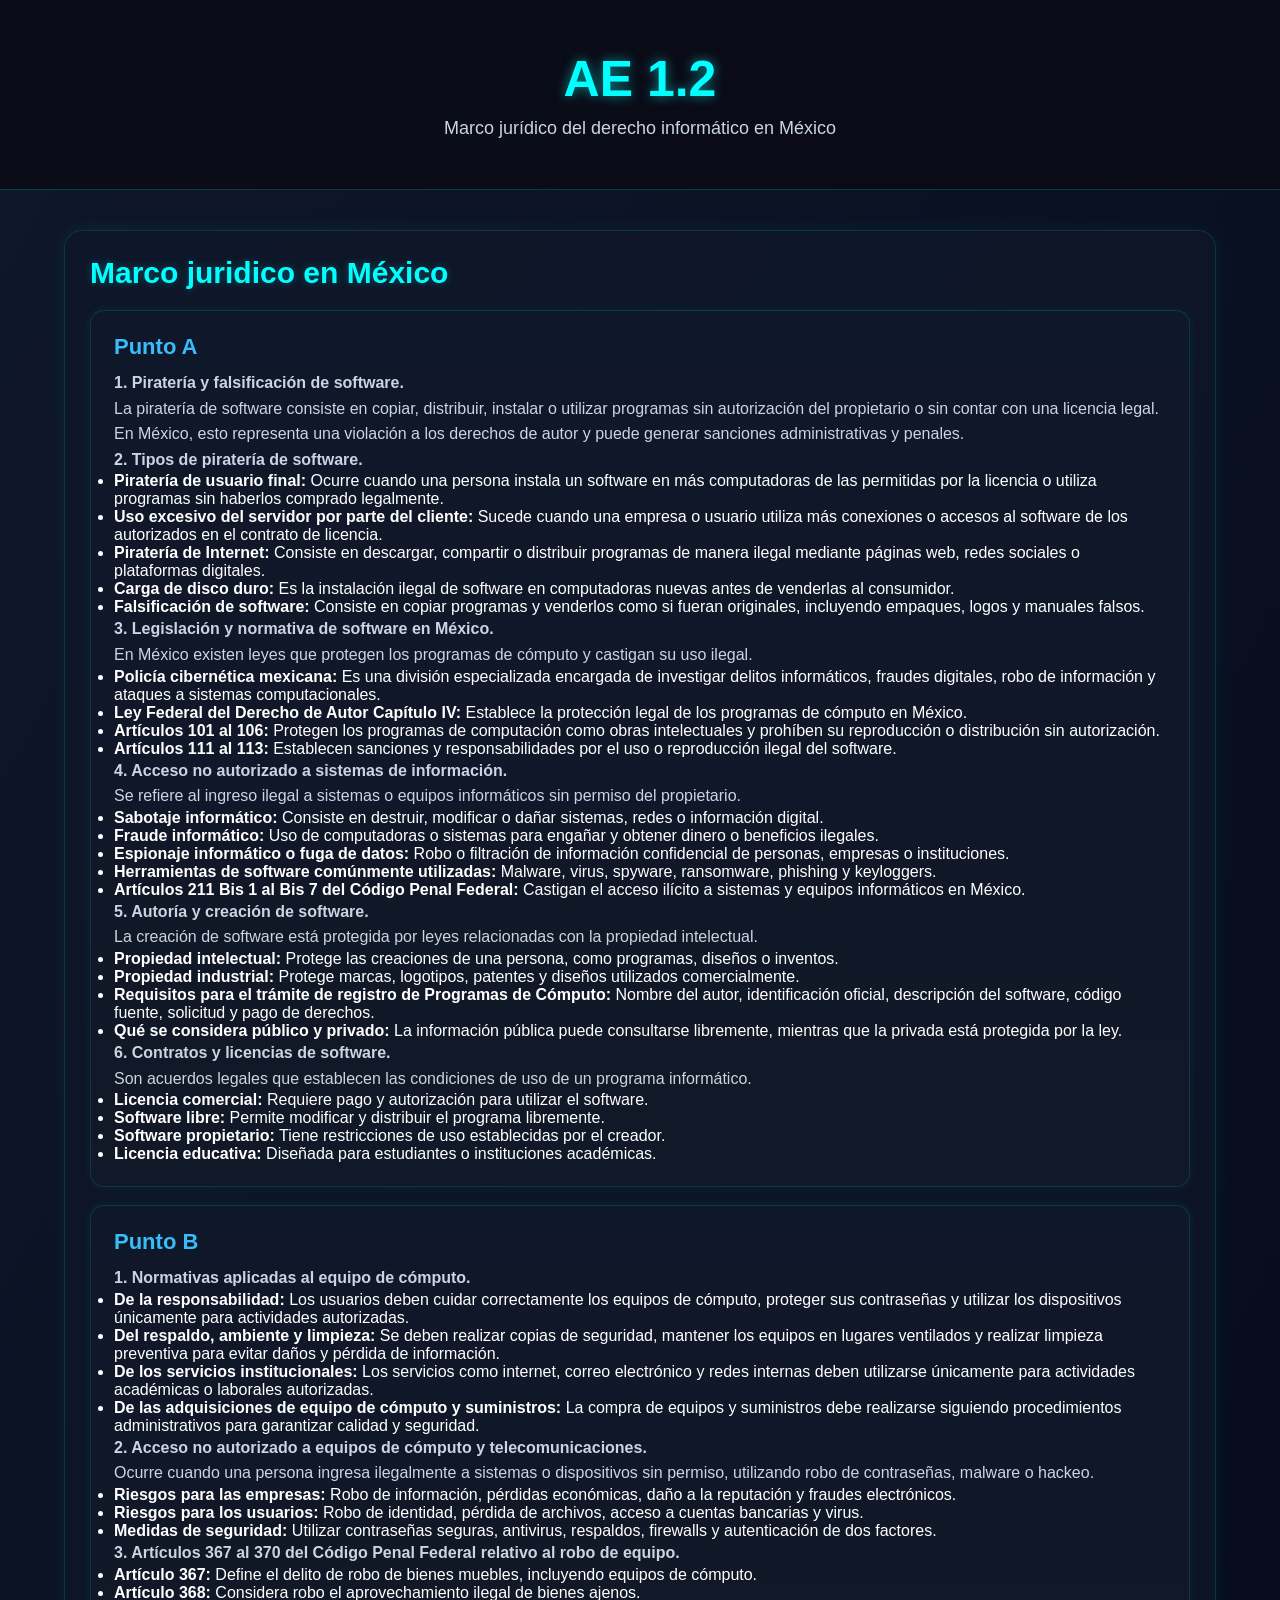
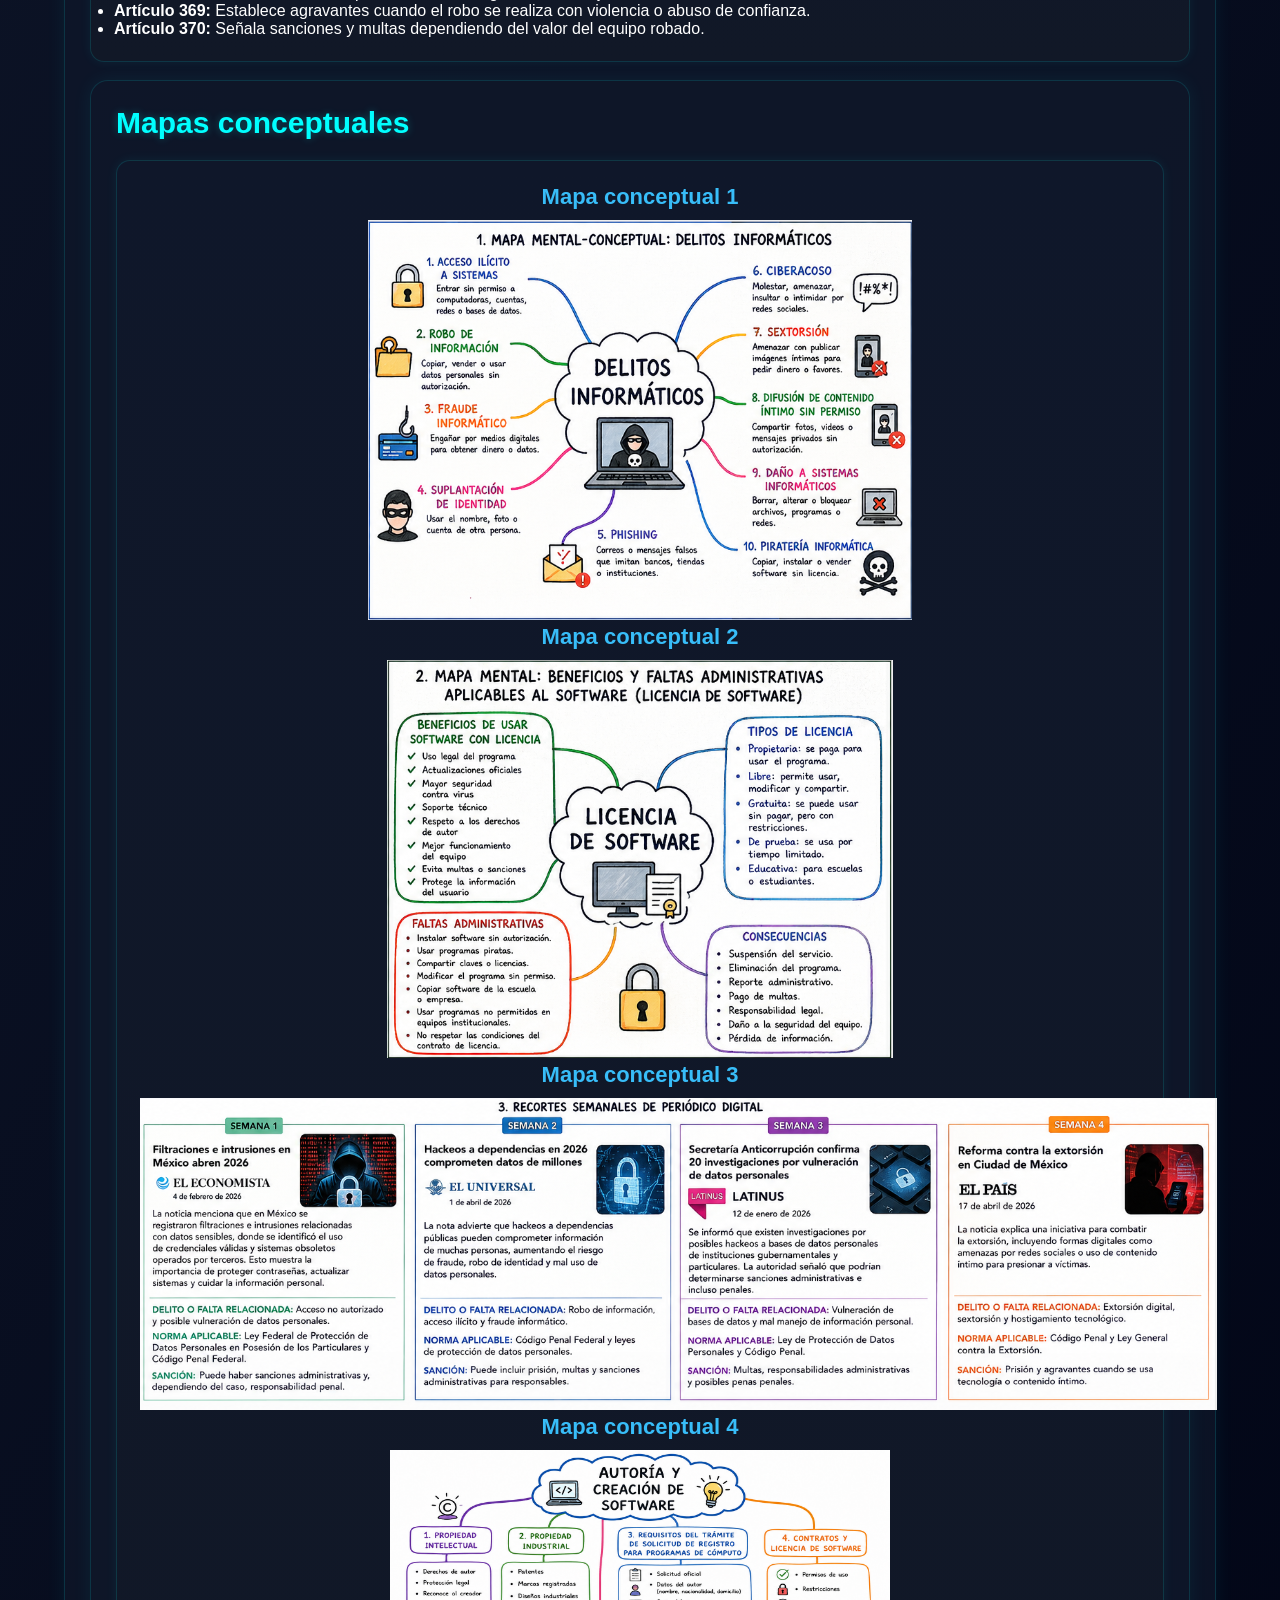
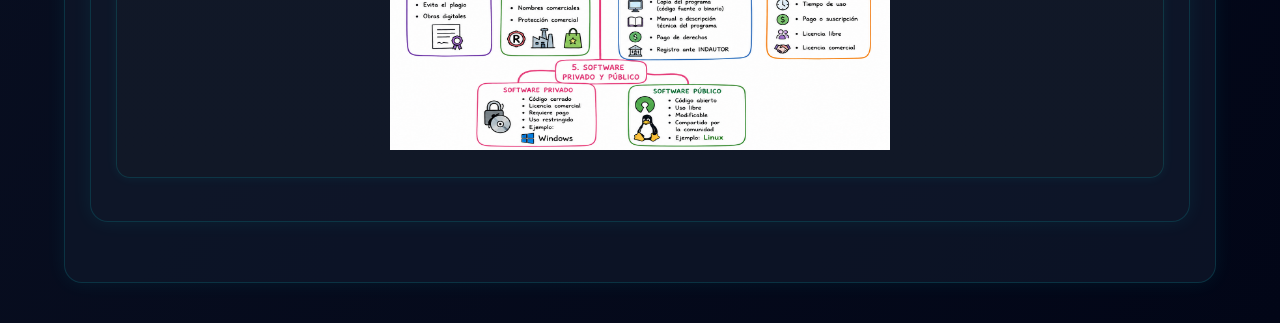
==== paginas/index3.html @ 732b5a77 "Add files via upload" ====
<!DOCTYPE html>
<html lang="es">
<head>
    <meta charset="UTF-8">
    <meta name="viewport" content="width=device-width, initial-scale=1.0">
    <title>AE 1.2 - Leyes Informáticas</title>
    <link rel="stylesheet" href="../css/styles2.css">
</head>
<body>

    <header class="encabezado">
        <h1>AE 1.2</h1>
        <p>Marco jurídico del derecho informático en México</p>
    </header>

    <main class="contenedor">
     
      

        <section class="bloque">
            <h2>Marco juridico en México</h2>

            <div class="tarjeta">
        <h3>Punto A</h3>
        <p><strong>1. Piratería y falsificación de software.</strong></p>
        <p>La piratería de software consiste en copiar, distribuir, instalar o utilizar programas sin autorización del propietario o sin contar con una licencia legal. En México, esto representa una violación a los derechos de autor y puede generar sanciones administrativas y penales.</p>

        <p><strong>2. Tipos de piratería de software.</strong></p>
         <ul>
        <li>
            <strong>Piratería de usuario final:</strong>
            Ocurre cuando una persona instala un software en más computadoras de las
            permitidas por la licencia o utiliza programas sin haberlos comprado legalmente.
        </li>

        <li>
            <strong>Uso excesivo del servidor por parte del cliente:</strong>
            Sucede cuando una empresa o usuario utiliza más conexiones o accesos al software
            de los autorizados en el contrato de licencia.
        </li>

        <li>
            <strong>Piratería de Internet:</strong>
            Consiste en descargar, compartir o distribuir programas de manera ilegal mediante
            páginas web, redes sociales o plataformas digitales.
        </li>

        <li>
            <strong>Carga de disco duro:</strong>
            Es la instalación ilegal de software en computadoras nuevas antes de venderlas
            al consumidor.
        </li>

        <li>
            <strong>Falsificación de software:</strong>
            Consiste en copiar programas y venderlos como si fueran originales, incluyendo
            empaques, logos y manuales falsos.
        </li>
    </ul>

    <p><strong>3. Legislación y normativa de software en México.</strong></p>
<p>
    En México existen leyes que protegen los programas de cómputo y castigan su uso ilegal.
</p>

<ul>
    <li>
        <strong>Policía cibernética mexicana:</strong>
        Es una división especializada encargada de investigar delitos informáticos,
        fraudes digitales, robo de información y ataques a sistemas computacionales.
    </li>

    <li>
        <strong>Ley Federal del Derecho de Autor Capítulo IV:</strong>
        Establece la protección legal de los programas de cómputo en México.
    </li>

    <li>
        <strong>Artículos 101 al 106:</strong>
        Protegen los programas de computación como obras intelectuales y prohíben
        su reproducción o distribución sin autorización.
    </li>

    <li>
        <strong>Artículos 111 al 113:</strong>
        Establecen sanciones y responsabilidades por el uso o reproducción ilegal
        del software.
    </li>
</ul>

<p><strong>4. Acceso no autorizado a sistemas de información.</strong></p>
<p>
    Se refiere al ingreso ilegal a sistemas o equipos informáticos sin permiso del propietario.
</p>

<ul>
    <li>
        <strong>Sabotaje informático:</strong>
        Consiste en destruir, modificar o dañar sistemas, redes o información digital.
    </li>

    <li>
        <strong>Fraude informático:</strong>
        Uso de computadoras o sistemas para engañar y obtener dinero o beneficios ilegales.
    </li>

    <li>
        <strong>Espionaje informático o fuga de datos:</strong>
        Robo o filtración de información confidencial de personas, empresas o instituciones.
    </li>

    <li>
        <strong>Herramientas de software comúnmente utilizadas:</strong>
        Malware, virus, spyware, ransomware, phishing y keyloggers.
    </li>

    <li>
        <strong>Artículos 211 Bis 1 al Bis 7 del Código Penal Federal:</strong>
        Castigan el acceso ilícito a sistemas y equipos informáticos en México.
    </li>
</ul>

<p><strong>5. Autoría y creación de software.</strong></p>
<p>
    La creación de software está protegida por leyes relacionadas con la propiedad intelectual.
</p>

<ul>
    <li>
        <strong>Propiedad intelectual:</strong>
        Protege las creaciones de una persona, como programas, diseños o inventos.
    </li>

    <li>
        <strong>Propiedad industrial:</strong>
        Protege marcas, logotipos, patentes y diseños utilizados comercialmente.
    </li>

    <li>
        <strong>Requisitos para el trámite de registro de Programas de Cómputo:</strong>
        Nombre del autor, identificación oficial, descripción del software,
        código fuente, solicitud y pago de derechos.
    </li>

    <li>
        <strong>Qué se considera público y privado:</strong>
        La información pública puede consultarse libremente, mientras que la privada
        está protegida por la ley.
    </li>
</ul>

<p><strong>6. Contratos y licencias de software.</strong></p>
<p>
    Son acuerdos legales que establecen las condiciones de uso de un programa informático.
</p>

<ul>
    <li>
        <strong>Licencia comercial:</strong>
        Requiere pago y autorización para utilizar el software.
    </li>

    <li>
        <strong>Software libre:</strong>
        Permite modificar y distribuir el programa libremente.
    </li>

    <li>
        <strong>Software propietario:</strong>
        Tiene restricciones de uso establecidas por el creador.
    </li>

    <li>
        <strong>Licencia educativa:</strong>
        Diseñada para estudiantes o instituciones académicas.
    </li>
</ul>
            </div>

            <div class="tarjeta">
                <h3>Punto B</h3>
              <p><strong>1. Normativas aplicadas al equipo de cómputo.</strong></p>

<ul>
    <li>
        <strong>De la responsabilidad:</strong>
        Los usuarios deben cuidar correctamente los equipos de cómputo, proteger sus
        contraseñas y utilizar los dispositivos únicamente para actividades autorizadas.
    </li>

    <li>
        <strong>Del respaldo, ambiente y limpieza:</strong>
        Se deben realizar copias de seguridad, mantener los equipos en lugares ventilados
        y realizar limpieza preventiva para evitar daños y pérdida de información.
    </li>

    <li>
        <strong>De los servicios institucionales:</strong>
        Los servicios como internet, correo electrónico y redes internas deben utilizarse
        únicamente para actividades académicas o laborales autorizadas.
    </li>

    <li>
        <strong>De las adquisiciones de equipo de cómputo y suministros:</strong>
        La compra de equipos y suministros debe realizarse siguiendo procedimientos
        administrativos para garantizar calidad y seguridad.
    </li>
</ul>

<p><strong>2. Acceso no autorizado a equipos de cómputo y telecomunicaciones.</strong></p>

<p>
    Ocurre cuando una persona ingresa ilegalmente a sistemas o dispositivos sin permiso,
    utilizando robo de contraseñas, malware o hackeo.
</p>

<ul>
    <li>
        <strong>Riesgos para las empresas:</strong>
        Robo de información, pérdidas económicas, daño a la reputación y fraudes electrónicos.
    </li>

    <li>
        <strong>Riesgos para los usuarios:</strong>
        Robo de identidad, pérdida de archivos, acceso a cuentas bancarias y virus.
    </li>

    <li>
        <strong>Medidas de seguridad:</strong>
        Utilizar contraseñas seguras, antivirus, respaldos, firewalls y autenticación
        de dos factores.
    </li>
</ul>

<p><strong>3. Artículos 367 al 370 del Código Penal Federal relativo al robo de equipo.</strong></p>

<ul>
    <li>
        <strong>Artículo 367:</strong>
        Define el delito de robo de bienes muebles, incluyendo equipos de cómputo.
    </li>

    <li>
        <strong>Artículo 368:</strong>
        Considera robo el aprovechamiento ilegal de bienes ajenos.
    </li>

    <li>
        <strong>Artículo 369:</strong>
        Establece agravantes cuando el robo se realiza con violencia o abuso de confianza.
    </li>

    <li>
        <strong>Artículo 370:</strong>
        Señala sanciones y multas dependiendo del valor del equipo robado.
    </li>
</ul>
            </div>

           
        <section class="bloque">
            <h2>Mapas conceptuales</h2>

            <div class="tarjeta">
              <center>  <h3>Mapa conceptual 1</h3>
                <img src="../img/3m.png"></center>

                   <center>  <h3>Mapa conceptual 2</h3>
                <img src="../img/1m.png"></center>

                   <center>  <h3>Mapa conceptual 3</h3>
                <img src="../img/2m.png"></center>

                    <center>  <h3>Mapa conceptual 4</h3>
                <img width="500px" height="300px" src="../img/mapamental.png"></center>

            </div>

       

    </main>

</body>
</html>
---- css/styles2.css ----
*{
    margin:0;
    padding:0;
    box-sizing:border-box;
    font-family:"Segoe UI", sans-serif;
}

body{
    background:linear-gradient(120deg,#0f172a,#020617);
    color:white;
    min-height:100vh;
}

.encabezado{
    text-align:center;
    padding:50px 20px;
    border-bottom:1px solid #00ffff33;
    background:rgba(10,10,20,0.8);
    backdrop-filter:blur(10px);
}

.encabezado h1{
    font-size:50px;
    color:#00ffff;
    text-shadow:0 0 12px #00ffff88;
    margin-bottom:10px;
}

.encabezado p{
    color:#cbd5e1;
    font-size:18px;
}

.contenedor{
    width:90%;
    max-width:1200px;
    margin:40px auto;
}

.bloque{
    margin-bottom:35px;
    padding:25px;
    background:rgba(15,23,42,0.75);
    border:1px solid #00ffff22;
    border-radius:18px;
    box-shadow:0 0 20px #00ffff11;
}

.bloque h2{
    color:#00ffff;
    margin-bottom:20px;
    font-size:30px;
    text-shadow:0 0 8px #00ffff44;
}

.tarjeta{
    background:linear-gradient(180deg,#0f172a,#111827);
    border:1px solid #00ffff22;
    border-radius:14px;
    padding: 23px;
    margin-bottom:18px;
    box-shadow:0 0 12px #00ffff11;
    transition:0.3s;
}

.tarjeta:hover{
    transform:translateY(-4px);
    border-color:#00ffff77;
    box-shadow:0 0 18px #00ffff44;
}

.tarjeta h3{
    color:#38bdf8;
    margin-bottom:10px;
    font-size:22px;
}

.tarjeta p{
    color:#cbd5e1;
    line-height:1.6;
    font-size:16px;
}

.boton-regreso{
    text-align:center;
    margin-top:30px;
    margin-bottom:40px;
}

.boton-regreso a{
    display:inline-block;
    text-decoration:none;
    color:#00ffff;
    border:1px solid #00ffff66;
    padding:12px 24px;
    border-radius:30px;
    transition:0.3s;
}

.boton-regreso a:hover{
    background:#00ffff;
    color:black;
    box-shadow:0 0 15px #00ffff;
}
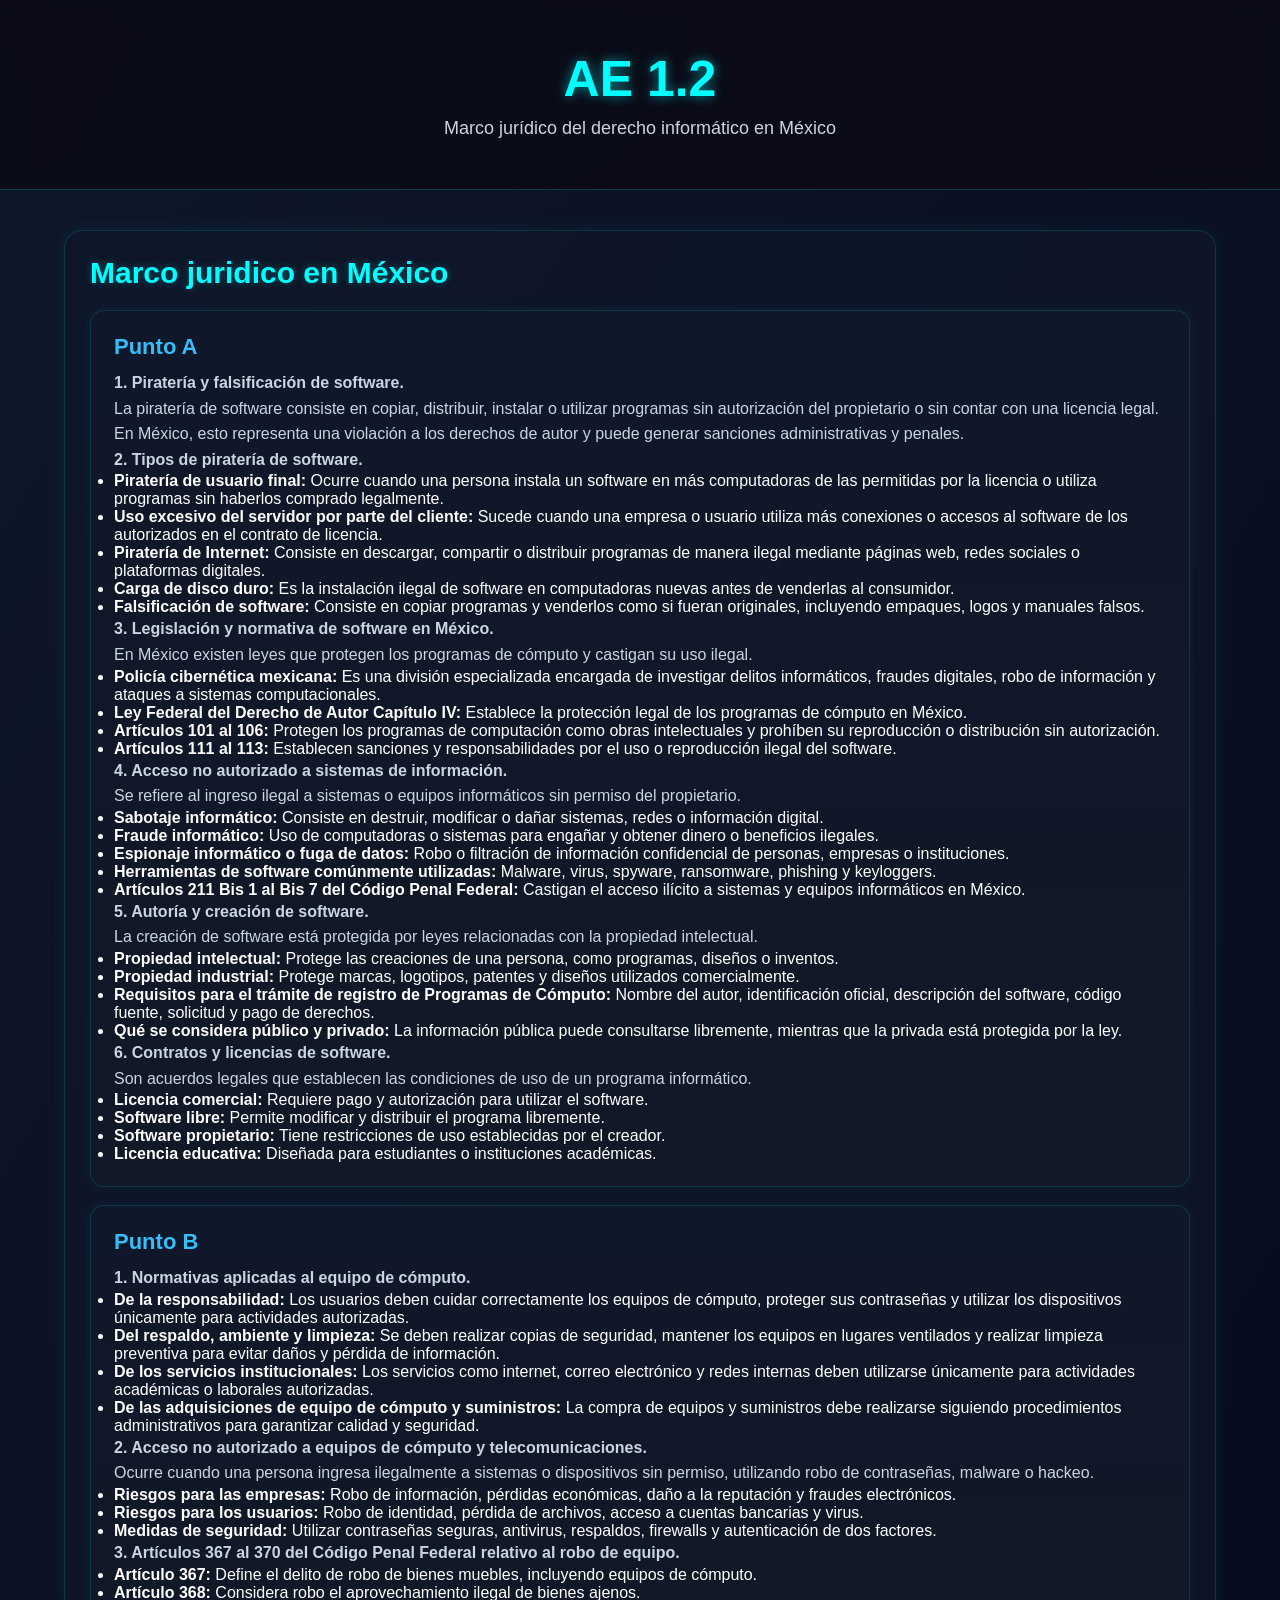
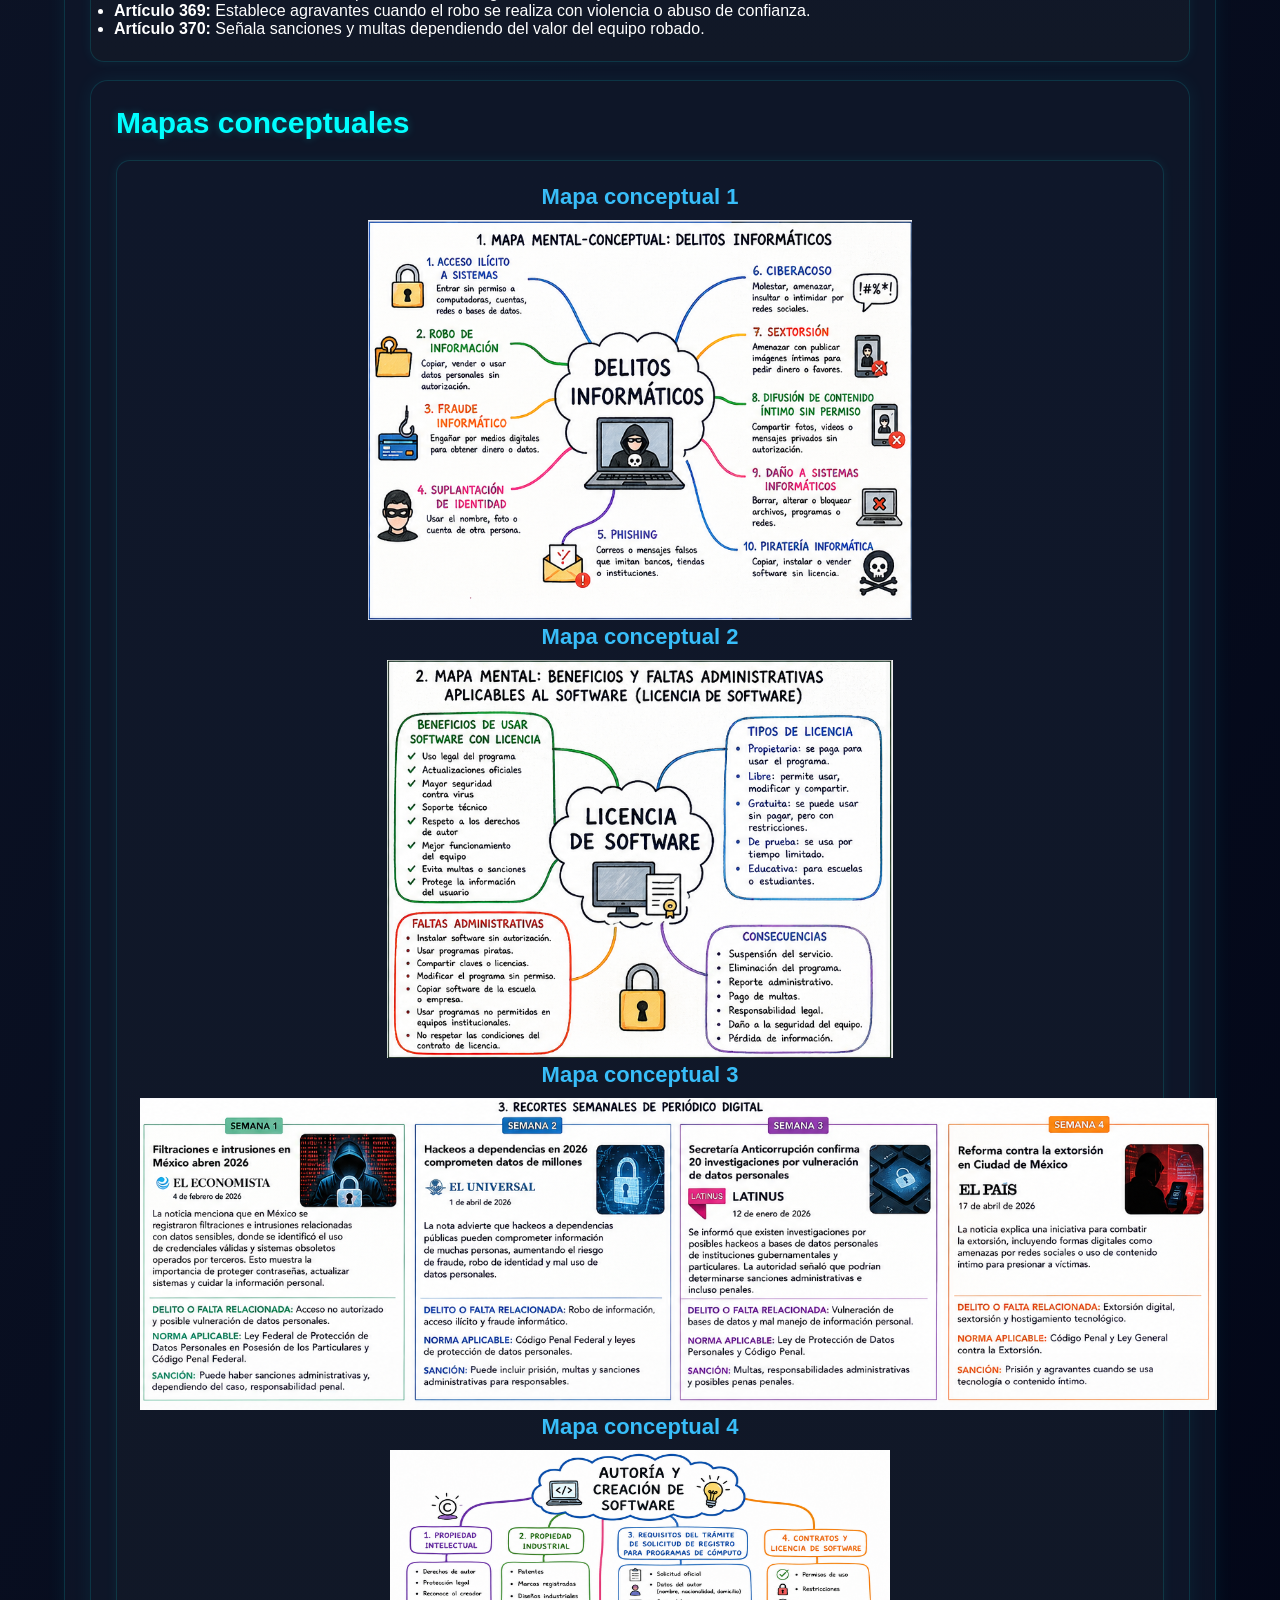
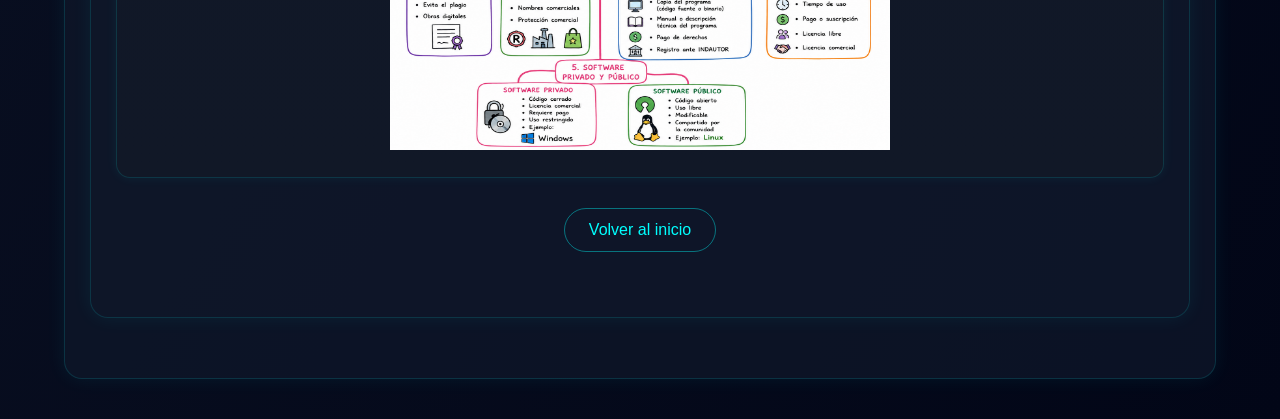
==== commit 122ca46d: "index3.html" ====
--- a/paginas/index3.html
+++ b/paginas/index3.html
@@ -276,9 +276,11 @@
 
             </div>
 
-       
+        <div class="boton-regreso">
+            <a href="../index.html">Volver al inicio</a>
+        </div>
 
     </main>
 
 </body>
-</html>+</html>
